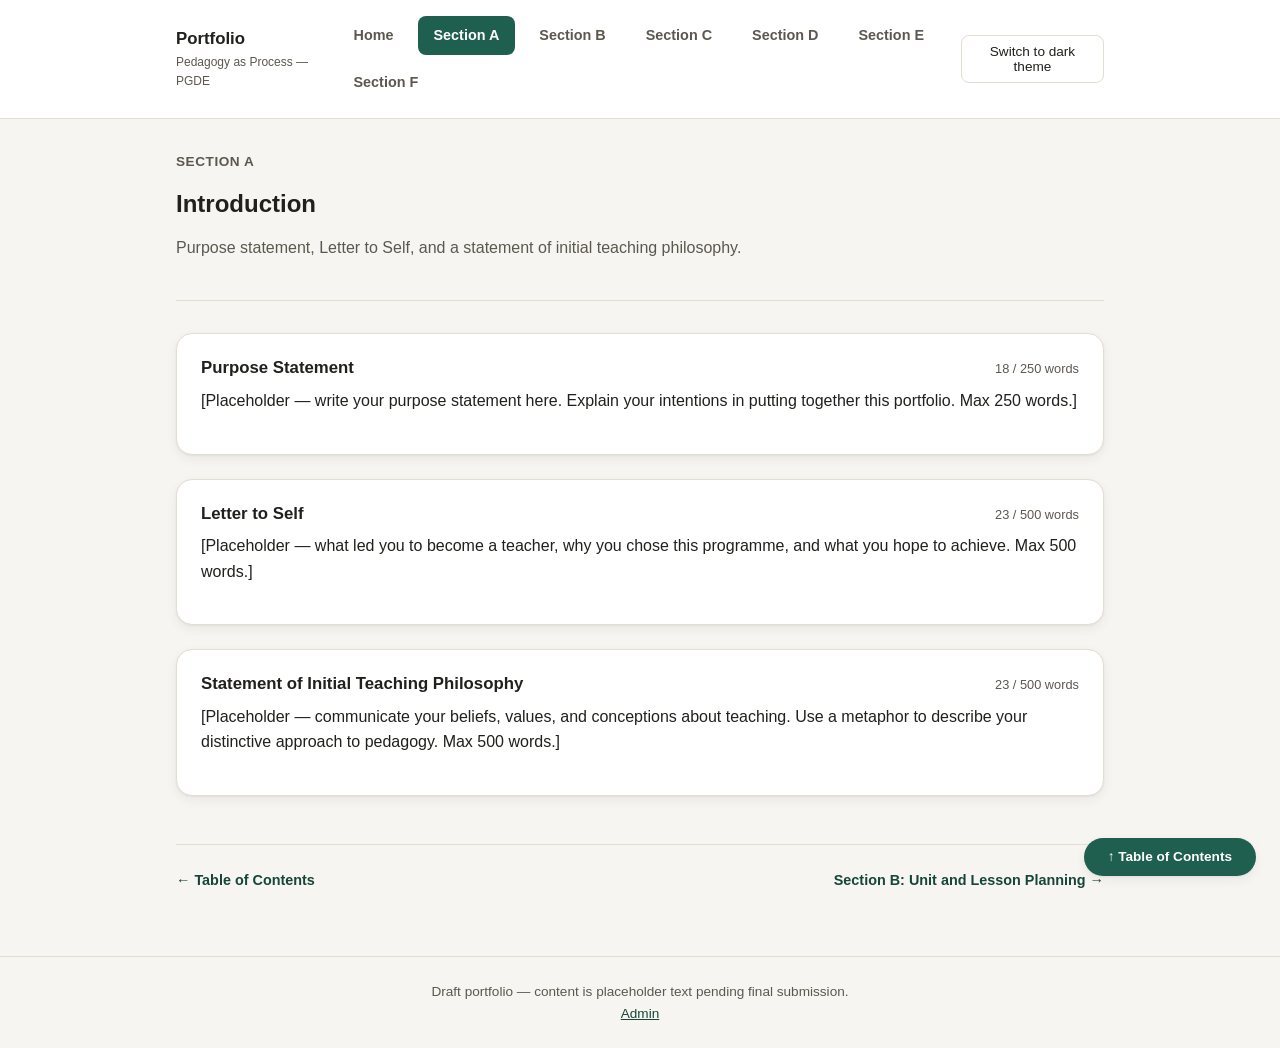
==== section-a.html @ cde9e7b0 "Add files via upload" ====
<!doctype html>
<html lang="en">
<head>
  <meta charset="utf-8">
  <meta name="viewport" content="width=device-width, initial-scale=1">
  <title>Section — Portfolio</title>
  <link rel="stylesheet" href="css/styles.css">
</head>
<body>
  <header class="site-header">
    <div class="site-header__inner">
      <a class="site-title" href="index.html">
        Portfolio
        <small>Pedagogy as Process — PGDE</small>
      </a>
      <nav class="main-nav" aria-label="Primary">
        <a href="index.html">Home</a>
        <a href="section-a.html">Section A</a>
        <a href="section-b.html">Section B</a>
        <a href="section-c.html">Section C</a>
        <a href="section-d.html">Section D</a>
        <a href="section-e.html">Section E</a>
        <a href="section-f.html">Section F</a>
      </nav>
      <button id="theme-toggle" class="theme-toggle" type="button">Switch to dark theme</button>
    </div>
  </header>

  <main data-section="A">
    <section class="section-hero" id="section-hero" aria-label="Section overview">
      <p>Loading…</p>
    </section>

    <div id="section-caption"></div>

    <h2 class="visually-hidden">Tasks</h2>
    <div class="task-list" id="task-list"></div>

    <nav class="section-nav" id="section-nav" aria-label="Section navigation"></nav>
  </main>

  <a class="back-to-toc" href="index.html">&uarr; Table of Contents</a>

  <footer class="site-footer">
    Draft portfolio — content is placeholder text pending final submission.<br>
    <a href="admin.html">Admin</a>
  </footer>

  <script src="js/utils.js"></script>
  <script src="js/nav.js"></script>
  <script src="js/section.js"></script>
</body>
</html>
---- css/styles.css ----
/* ==========================================================================
   Design tokens
   ========================================================================== */
:root {
  --space-1: 8px;
  --space-2: 16px;
  --space-3: 24px;
  --space-4: 32px;
  --space-5: 40px;
  --space-6: 48px;
  --space-8: 64px;

  --radius-sm: 8px;
  --radius-md: 16px;
  --radius-lg: 24px;

  --font-body: "Segoe UI", -apple-system, BlinkMacSystemFont, Roboto, Helvetica, Arial, sans-serif;
  --font-serif: Georgia, "Times New Roman", serif;

  --max-width: 960px;

  --color-bg: #f7f5f1;
  --color-surface: #ffffff;
  --color-surface-raised: #ffffff;
  --color-border: #e3ddd2;
  --color-text: #21201c;
  --color-text-muted: #5c584f;
  --color-accent: #1f5f4f;
  --color-accent-strong: #16453a;
  --color-accent-contrast: #ffffff;
  --color-highlight-bg: #fdf1c8;
  --color-highlight-border: #e9c766;
  --color-badge-bg: #eef2ee;
  --color-badge-text: #1f5f4f;
  --color-link: #16453a;
  --color-focus: #c8890a;
  --shadow-card: 0 1px 2px rgba(33, 32, 28, 0.06), 0 4px 12px rgba(33, 32, 28, 0.06);
}

@media (prefers-color-scheme: dark) {
  :root:not([data-theme="light"]) {
    --color-bg: #16181a;
    --color-surface: #1f2225;
    --color-surface-raised: #262a2e;
    --color-border: #33383d;
    --color-text: #ece9e2;
    --color-text-muted: #a9a49a;
    --color-accent: #6fc7ac;
    --color-accent-strong: #8fd9c2;
    --color-accent-contrast: #0e1512;
    --color-highlight-bg: #3a331a;
    --color-highlight-border: #7a611f;
    --color-badge-bg: #223028;
    --color-badge-text: #8fd9c2;
    --color-link: #8fd9c2;
    --color-focus: #f0b429;
    --shadow-card: 0 1px 2px rgba(0, 0, 0, 0.4), 0 4px 16px rgba(0, 0, 0, 0.35);
  }
}

:root[data-theme="dark"] {
  --color-bg: #16181a;
  --color-surface: #1f2225;
  --color-surface-raised: #262a2e;
  --color-border: #33383d;
  --color-text: #ece9e2;
  --color-text-muted: #a9a49a;
  --color-accent: #6fc7ac;
  --color-accent-strong: #8fd9c2;
  --color-accent-contrast: #0e1512;
  --color-highlight-bg: #3a331a;
  --color-highlight-border: #7a611f;
  --color-badge-bg: #223028;
  --color-badge-text: #8fd9c2;
  --color-link: #8fd9c2;
  --color-focus: #f0b429;
  --shadow-card: 0 1px 2px rgba(0, 0, 0, 0.4), 0 4px 16px rgba(0, 0, 0, 0.35);
}

/* ==========================================================================
   Reset & base
   ========================================================================== */
*, *::before, *::after { box-sizing: border-box; }

html { color-scheme: light dark; }

body {
  margin: 0;
  background: var(--color-bg);
  color: var(--color-text);
  font-family: var(--font-body);
  line-height: 1.6;
  font-size: 16px;
}

img { max-width: 100%; display: block; }

a { color: var(--color-link); }
a:focus-visible,
button:focus-visible,
[tabindex]:focus-visible {
  outline: 3px solid var(--color-focus);
  outline-offset: 2px;
}

h1, h2, h3, h4 { line-height: 1.25; margin: 0 0 var(--space-2); }
p { margin: 0 0 var(--space-2); }

.visually-hidden {
  position: absolute;
  width: 1px; height: 1px;
  padding: 0; margin: -1px;
  overflow: hidden;
  clip: rect(0, 0, 0, 0);
  white-space: nowrap;
  border: 0;
}

@media (prefers-reduced-motion: reduce) {
  *, *::before, *::after {
    animation-duration: 0.001ms !important;
    animation-iteration-count: 1 !important;
    transition-duration: 0.001ms !important;
    scroll-behavior: auto !important;
  }
}

/* ==========================================================================
   Layout
   ========================================================================== */
.site-header {
  position: sticky;
  top: 0;
  z-index: 20;
  background: var(--color-surface);
  border-bottom: 1px solid var(--color-border);
}

.site-header__inner {
  max-width: var(--max-width);
  margin: 0 auto;
  padding: var(--space-2);
  display: flex;
  align-items: center;
  justify-content: space-between;
  gap: var(--space-2);
}

.site-title {
  font-size: 1.05rem;
  font-weight: 700;
  text-decoration: none;
  color: var(--color-text);
}

.site-title small {
  display: block;
  font-weight: 400;
  font-size: 0.75rem;
  color: var(--color-text-muted);
}

.main-nav {
  display: flex;
  flex-wrap: wrap;
  gap: var(--space-1);
}

.main-nav a {
  text-decoration: none;
  color: var(--color-text-muted);
  padding: var(--space-1) var(--space-2);
  border-radius: var(--radius-sm);
  font-size: 0.9rem;
  font-weight: 600;
}

.main-nav a:hover { background: var(--color-badge-bg); color: var(--color-text); }
.main-nav a[aria-current="page"] {
  background: var(--color-accent);
  color: var(--color-accent-contrast);
}

.theme-toggle {
  border: 1px solid var(--color-border);
  background: var(--color-surface);
  color: var(--color-text);
  border-radius: var(--radius-sm);
  padding: var(--space-1) var(--space-2);
  cursor: pointer;
  font-size: 0.85rem;
}

main {
  max-width: var(--max-width);
  margin: 0 auto;
  padding: var(--space-4) var(--space-2) var(--space-8);
}

.site-footer {
  border-top: 1px solid var(--color-border);
  padding: var(--space-3) var(--space-2);
  text-align: center;
  color: var(--color-text-muted);
  font-size: 0.85rem;
}

/* Back-to-ToC floating button (translates the paper "Return to TOC" affordance) */
.back-to-toc {
  position: fixed;
  right: var(--space-3);
  bottom: var(--space-3);
  z-index: 30;
  display: inline-flex;
  align-items: center;
  gap: var(--space-1);
  background: var(--color-accent);
  color: var(--color-accent-contrast);
  text-decoration: none;
  padding: var(--space-1) var(--space-3);
  border-radius: 999px;
  box-shadow: var(--shadow-card);
  font-size: 0.85rem;
  font-weight: 600;
}
.back-to-toc:hover { background: var(--color-accent-strong); }

/* ==========================================================================
   Home / hero / ToC
   ========================================================================== */
.hero {
  padding: var(--space-4) 0 var(--space-3);
  border-bottom: 1px solid var(--color-border);
  margin-bottom: var(--space-4);
}

.hero h1 { font-size: 1.9rem; }
.hero .meta { color: var(--color-text-muted); margin-bottom: var(--space-2); }

.callout {
  background: var(--color-highlight-bg);
  border: 1px solid var(--color-highlight-border);
  border-radius: var(--radius-sm);
  padding: var(--space-2);
  font-size: 0.9rem;
  margin: var(--space-2) 0;
}

.toc-grid {
  display: grid;
  grid-template-columns: repeat(auto-fit, minmax(260px, 1fr));
  gap: var(--space-2);
}

.toc-card {
  background: var(--color-surface);
  border: 1px solid var(--color-border);
  border-radius: var(--radius-md);
  padding: var(--space-3);
  box-shadow: var(--shadow-card);
  text-decoration: none;
  color: var(--color-text);
  display: flex;
  flex-direction: column;
  gap: var(--space-1);
}

.toc-card:hover { border-color: var(--color-accent); }

.toc-card__label {
  display: inline-flex;
  align-items: center;
  justify-content: center;
  width: 32px;
  height: 32px;
  border-radius: 50%;
  background: var(--color-accent);
  color: var(--color-accent-contrast);
  font-weight: 700;
  font-size: 0.9rem;
}

.toc-card__title { font-size: 1.1rem; font-weight: 700; }
.toc-card__summary { color: var(--color-text-muted); font-size: 0.9rem; }

.badge {
  display: inline-block;
  background: var(--color-badge-bg);
  color: var(--color-badge-text);
  border-radius: 999px;
  padding: 2px 10px;
  font-size: 0.75rem;
  font-weight: 700;
  width: fit-content;
}

/* ==========================================================================
   Section page
   ========================================================================== */
.section-hero {
  margin-bottom: var(--space-4);
  padding-bottom: var(--space-3);
  border-bottom: 1px solid var(--color-border);
}

.section-hero__eyebrow {
  color: var(--color-text-muted);
  font-size: 0.85rem;
  font-weight: 700;
  text-transform: uppercase;
  letter-spacing: 0.04em;
}

.section-hero h1 { display: flex; align-items: center; gap: var(--space-2); flex-wrap: wrap; }
.section-hero__summary { color: var(--color-text-muted); }

.section-nav {
  display: flex;
  justify-content: space-between;
  gap: var(--space-2);
  margin-top: var(--space-6);
  padding-top: var(--space-3);
  border-top: 1px solid var(--color-border);
  font-size: 0.9rem;
}
.section-nav a { text-decoration: none; font-weight: 600; }

.caption-block {
  background: var(--color-surface);
  border: 1px solid var(--color-border);
  border-left: 4px solid var(--color-accent);
  border-radius: var(--radius-sm);
  padding: var(--space-3);
  margin-bottom: var(--space-4);
}
.caption-block__label { font-weight: 700; margin-bottom: var(--space-1); }

.task-list {
  display: flex;
  flex-direction: column;
  gap: var(--space-3);
}

.task-card {
  background: var(--color-surface);
  border: 1px solid var(--color-border);
  border-radius: var(--radius-md);
  padding: var(--space-3);
  box-shadow: var(--shadow-card);
}

.task-card__header {
  display: flex;
  justify-content: space-between;
  align-items: baseline;
  gap: var(--space-2);
  flex-wrap: wrap;
  margin-bottom: var(--space-1);
}

.task-card__title { font-size: 1.05rem; font-weight: 700; margin: 0; }

.word-count {
  font-size: 0.8rem;
  color: var(--color-text-muted);
  white-space: nowrap;
}
.word-count[data-over="true"] { color: #b3261e; font-weight: 700; }

.task-card__body { color: var(--color-text); white-space: pre-wrap; }
.task-card__meta { color: var(--color-text-muted); font-size: 0.85rem; margin-top: var(--space-1); }

.doc-embed {
  margin-top: var(--space-2);
  border: 1px solid var(--color-border);
  border-radius: var(--radius-sm);
  overflow: hidden;
  background: var(--color-bg);
}
.doc-embed iframe { width: 100%; height: 480px; border: 0; display: block; }
.doc-embed__toolbar {
  display: flex;
  justify-content: space-between;
  align-items: center;
  padding: var(--space-1) var(--space-2);
  background: var(--color-badge-bg);
  font-size: 0.85rem;
}

.media-embed {
  margin-top: var(--space-2);
  border-radius: var(--radius-sm);
  overflow: hidden;
  border: 1px solid var(--color-border);
}
.media-embed iframe { width: 100%; aspect-ratio: 16 / 9; border: 0; display: block; }

.placeholder-box {
  margin-top: var(--space-2);
  border: 2px dashed var(--color-border);
  border-radius: var(--radius-sm);
  padding: var(--space-3);
  color: var(--color-text-muted);
  font-size: 0.9rem;
  text-align: center;
}

.resource-link {
  display: inline-flex;
  align-items: center;
  gap: 4px;
  margin-top: var(--space-2);
  padding: var(--space-1) var(--space-2);
  border: 1px solid var(--color-border);
  border-radius: var(--radius-sm);
  text-decoration: none;
  font-weight: 600;
  font-size: 0.9rem;
  background: var(--color-badge-bg);
}

/* ==========================================================================
   Appendix
   ========================================================================== */
.doc-table {
  width: 100%;
  border-collapse: collapse;
  font-size: 0.9rem;
}
.doc-table th, .doc-table td {
  text-align: left;
  padding: var(--space-1) var(--space-2);
  border-bottom: 1px solid var(--color-border);
}

/* ==========================================================================
   Admin panel
   ========================================================================== */
.admin-banner {
  background: var(--color-highlight-bg);
  border: 1px solid var(--color-highlight-border);
  border-radius: var(--radius-sm);
  padding: var(--space-2) var(--space-3);
  font-size: 0.9rem;
  margin-bottom: var(--space-3);
}
.admin-banner strong { display: block; margin-bottom: 4px; }
.admin-banner code {
  background: rgba(0, 0, 0, 0.08);
  border-radius: 4px;
  padding: 1px 6px;
  font-size: 0.85em;
}
.admin-banner--dirty {
  background: #fde3d0;
  border-color: #e08a3c;
}
:root[data-theme="dark"] .admin-banner--dirty {
  background: #3a2a18;
  border-color: #b3671a;
}
@media (prefers-color-scheme: dark) {
  :root:not([data-theme="light"]) .admin-banner--dirty {
    background: #3a2a18;
    border-color: #b3671a;
  }
}

.admin-gate {
  max-width: 420px;
  margin: var(--space-6) auto;
  background: var(--color-surface);
  border: 1px solid var(--color-border);
  border-radius: var(--radius-md);
  padding: var(--space-4);
  box-shadow: var(--shadow-card);
}
.admin-gate h1 { font-size: 1.3rem; }

.field {
  display: flex;
  flex-direction: column;
  gap: 4px;
  margin-bottom: var(--space-2);
}
.field label { font-size: 0.85rem; font-weight: 700; }
.field input[type="text"],
.field input[type="password"],
.field input[type="url"],
.field input[type="number"],
.field input[type="datetime-local"],
.field select,
.field textarea {
  font: inherit;
  padding: var(--space-1) var(--space-2);
  border: 1px solid var(--color-border);
  border-radius: var(--radius-sm);
  background: var(--color-surface);
  color: var(--color-text);
  width: 100%;
}
.field textarea { min-height: 96px; resize: vertical; }
.field-hint { font-size: 0.78rem; color: var(--color-text-muted); }
.field-error { font-size: 0.78rem; color: #b3261e; }

.btn {
  font: inherit;
  font-weight: 700;
  font-size: 0.85rem;
  padding: var(--space-1) var(--space-2);
  border-radius: var(--radius-sm);
  border: 1px solid var(--color-border);
  background: var(--color-surface);
  color: var(--color-text);
  cursor: pointer;
}
.btn:hover { background: var(--color-badge-bg); }
.btn-primary { background: var(--color-accent); color: var(--color-accent-contrast); border-color: var(--color-accent); }
.btn-primary:hover { background: var(--color-accent-strong); }
.btn-danger { color: #b3261e; border-color: #b3261e; background: transparent; }
.btn-danger:hover { background: #b3261e; color: #fff; }
.btn-row { display: flex; gap: var(--space-1); flex-wrap: wrap; margin-top: var(--space-2); }

.admin-panel__header {
  display: flex;
  justify-content: space-between;
  align-items: center;
  gap: var(--space-2);
  flex-wrap: wrap;
  margin-bottom: var(--space-3);
}

.admin-section-group {
  background: var(--color-surface);
  border: 1px solid var(--color-border);
  border-radius: var(--radius-md);
  margin-bottom: var(--space-3);
  overflow: hidden;
}
.admin-section-group > summary {
  cursor: pointer;
  padding: var(--space-2) var(--space-3);
  font-weight: 700;
  list-style: none;
  display: flex;
  justify-content: space-between;
  align-items: center;
  background: var(--color-badge-bg);
}
.admin-section-group > summary::-webkit-details-marker { display: none; }
.admin-section-group__body { padding: var(--space-3); }

.task-row {
  display: flex;
  align-items: center;
  gap: var(--space-2);
  padding: var(--space-2);
  border: 1px solid var(--color-border);
  border-radius: var(--radius-sm);
  margin-bottom: var(--space-1);
  flex-wrap: wrap;
}
.task-row__title { font-weight: 600; flex: 1; min-width: 140px; }
.task-row__type { font-size: 0.75rem; color: var(--color-text-muted); }
.task-row__actions { display: flex; gap: 4px; }
.task-row__actions button { padding: 2px 8px; font-size: 0.8rem; }

.task-edit-form {
  border: 1px dashed var(--color-border);
  border-radius: var(--radius-sm);
  padding: var(--space-2);
  margin: var(--space-1) 0 var(--space-2);
  background: var(--color-bg);
}

.resource-row {
  display: grid;
  grid-template-columns: 1fr 1fr auto auto auto;
  gap: var(--space-1);
  align-items: center;
  margin-bottom: var(--space-1);
}
@media (max-width: 720px) {
  .resource-row { grid-template-columns: 1fr; }
}

.export-grid {
  display: grid;
  grid-template-columns: repeat(auto-fit, minmax(200px, 1fr));
  gap: var(--space-2);
}
.export-card {
  border: 1px solid var(--color-border);
  border-radius: var(--radius-sm);
  padding: var(--space-2);
  text-align: center;
}
.export-card--dirty {
  border: 2px solid #e08a3c;
}
.badge--warning {
  background: #fde3d0;
  color: #7a3d0a;
}
:root[data-theme="dark"] .badge--warning {
  background: #4a3116;
  color: #f0b429;
}
@media (prefers-color-scheme: dark) {
  :root:not([data-theme="light"]) .badge--warning {
    background: #4a3116;
    color: #f0b429;
  }
}

/* ==========================================================================
   Responsive
   ========================================================================== */
@media (max-width: 640px) {
  .site-header__inner { flex-direction: column; align-items: stretch; }
  .main-nav { justify-content: center; }
  .back-to-toc { right: var(--space-2); bottom: var(--space-2); }
}
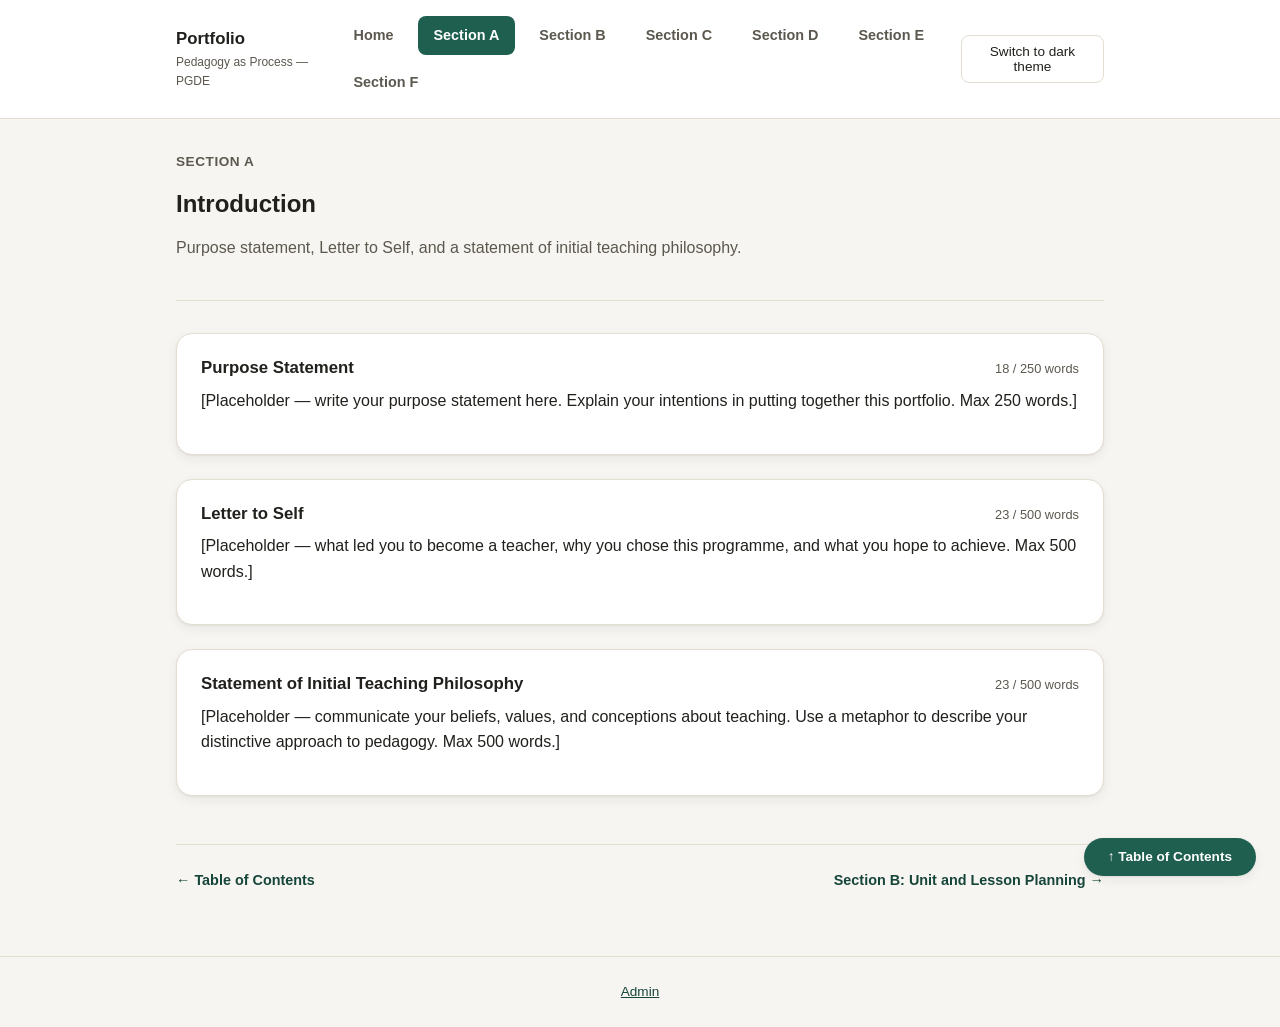
==== commit 6016ee21: "Add files via upload" ====
--- a/section-a.html
+++ b/section-a.html
@@ -42,7 +42,6 @@
   <a class="back-to-toc" href="index.html">&uarr; Table of Contents</a>
 
   <footer class="site-footer">
-    Draft portfolio — content is placeholder text pending final submission.<br>
     <a href="admin.html">Admin</a>
   </footer>
 
